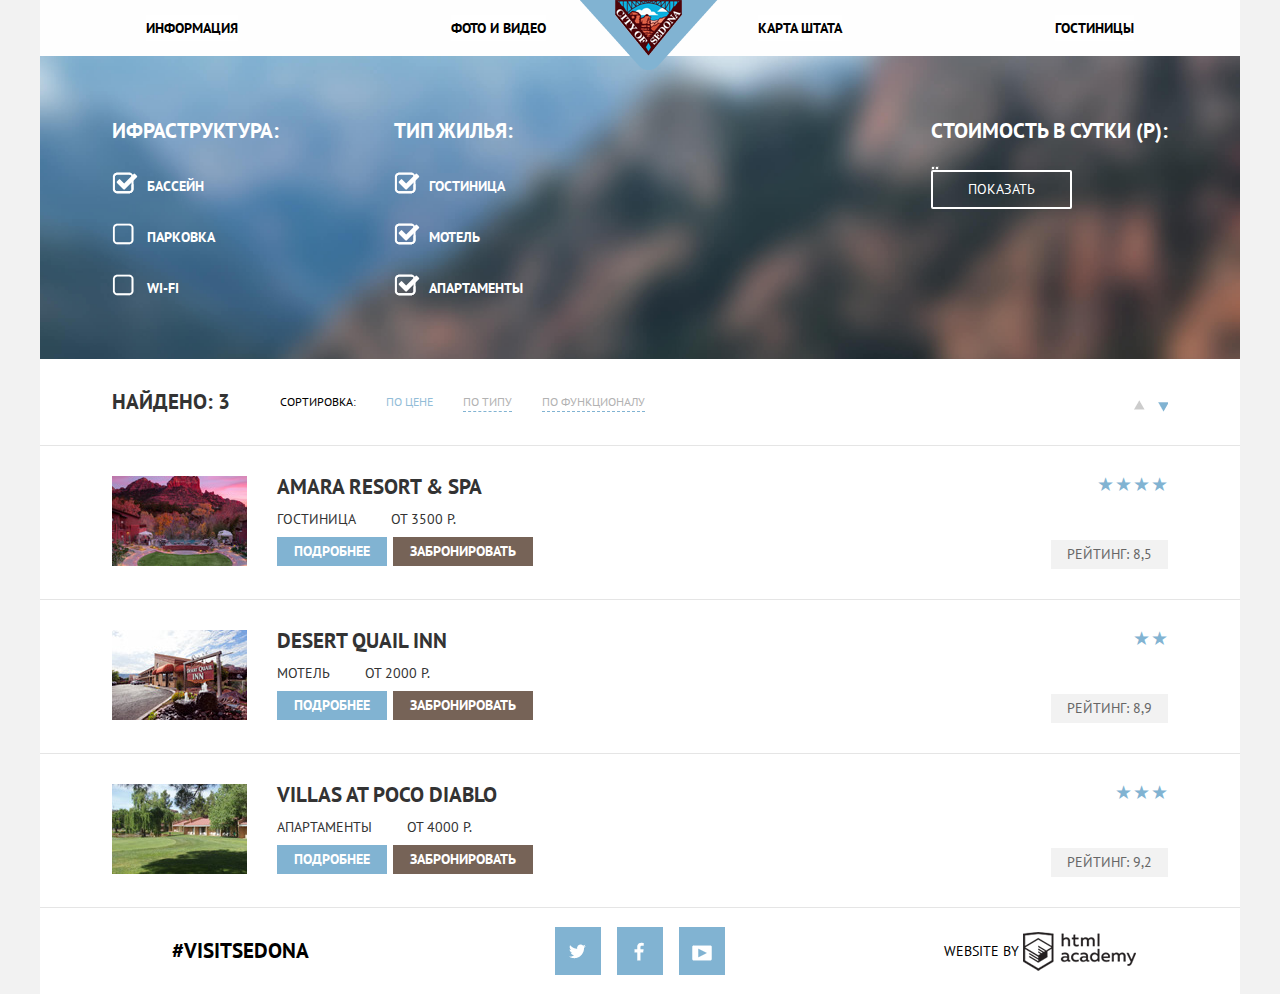
==== hotels.html @ 3b977117 "страница holels" ====
<!DOCTYPE html>
<html lang="ru">
<head>
	<meta charset="utf-8">
	<title>Добро пожаловать в Sedona!!! - Подбор Отеля</title>
	<meta name="description" content="">
	<meta http-equiv="X-UA-Compatible" content="IE=edge">
	<meta name="viewport" content="width=device-width, initial-scale=1.0">
	<link href="https://fonts.googleapis.com/css?family=PT+Sans:400,700&subset=cyrillic,latin" rel="stylesheet" type="text/css">
	<link rel="stylesheet" href="css/normalize.css">
	<link rel="stylesheet" href="css/style.css">
	<link rel="stylesheet" href="css/media.css">
</head>
<body>

	<header class="main-header container">
		<a href="index.html" class="logo">
			<img src="img/logo.png" width="138" height="70" alt="logo">
		</a>
		<nav class="main-navigation">
			<ul class="site-navigation">
				<li>
					<a href="info.html">Информация</a>
				</li>
				<li>
					<a href="visual-content.html">Фото и видео</a>
				</li>
				<li>
					<a href="big-map.html">Карта штата</a>
				</li>
				<li>
					<a href="hotels.html">Гостиницы</a>
				</li>
			</ul>
		</nav>
	</header>

	<main class="container">

		<section class="offers-filter">

			<form class="form-offers" action="#" method="post">
				<div class="checkbox-group">
					<h3 class="sub-headline">Ифраструктура:</h3>
					<ul class="list-options">
						<li>
							<input class="form-checkbox" type="checkbox" name="infrastructure" id="ch1" value="бассейн" checked>
							<label class="control-label" for="ch1">Бассейн</label>
						</li>
						<li>
							<input class="form-checkbox" type="checkbox" name="infrastructure" id="ch2" value="парковка">
							<label class="control-label" for="ch2">Парковка</label>
						</li>
						<li>
							<input class="form-checkbox" type="checkbox" name="infrastructure" id="ch3" value="wi-fi">
							<label class="control-label" for="ch3">Wi-fi</label>
						</li>
					</ul>
				</div>
				<div class="checkbox-group">
					<h3 class="sub-headline">Тип жилья:</h3>
					<ul class="list-options">
						<li>
							<input class="form-checkbox" type="checkbox" name="housing" id="ch4" value="гостиница" checked>
							<label class="control-label" for="ch4">Гостиница</label>
						</li>
						<li>
							<input class="form-checkbox" type="checkbox" name="housing" id="ch5" value="мотель" checked>
							<label class="control-label" for="ch5">Мотель</label>
						</li>
						<li>
							<input class="form-checkbox" type="checkbox" name="housing" id="ch6" value="апартаменты" checked>
							<label class="control-label" for="ch6">Апартаменты</label>
						</li>
					</ul>
				</div>
				<div class="cost-filter">
					<h3 class="sub-headline">Стоимость в сутки (Р):</h3>
					<div class="range-controls">
						<div class="scale">
							<div class="bar">
							</div>
						</div>
						<div class="toggle min-toggle"></div>
						<div class="toggle max-toggle"></div>
					</div>
					<div class="price-controls">
						от<input class="price-min" type="text" name="price-min" value="0">
						до<input class="price-max" type="text" name="price-max" value="30000">
					</div>
					<button class="btn" type="submit">Показать</button>
				</div>
			</form>

		</section>

		<section class="sort">
			<h1 class="big-headline block-inline">Найдено: 3</h1>
			<span class="sorting block-inline">Сортировка:</span>
			<ul class="list-sort block-inline">
				<li>
					<a class="active">По цене</a>
				</li>
				<li>
					<a href="#by-type">По типу</a>
				</li>
				<li>
					<a href="#by-function">По функционалу</a>
				</li>
				<li class="up-down-sort">
				<a class="sorting-up"></a>
				</li>
				<li>
					<a class="sorting-down active-arrow-down" href="#by-down"></a>
				</li>
			</ul>

		</section>

		<section class="hotels">
			<div class="hotel-groups">
				<div class="left-content">
					<div class="img-block">
						<img src="img/amara-hotel.jpg" alt="amara">
					</div>
					<div class="text-block">
						<h2 class="main-headline">Amara resort & spa</h2>
						<span class="titul">Гостиница</span>
						<span class="price">от 3500 Р.</span>
						<a class="btn" href="#">Подробнее</a>
						<a class="btn btn-booking"href="#">Забронировать</a>
					</div>
				</div>
				<div class="right-content">
					<div class="star-block">
						<img class="star" src="img/star.svg" alt="star">
						<img class="star" src="img/star.svg" alt="star">
						<img class="star" src="img/star.svg" alt="star">
						<img class="star" src="img/star.svg" alt="star">
					</div>
					<span class="rating">Рейтинг: 8,5</span>
				</div>
			</div>
			<div class="hotel-groups">
				<div class="left-content">
					<div class="img-block">
						<img src="img/desert.jpg" alt="desert">
					</div>
					<div class="text-block">
						<h2 class="main-headline">Desert quail inn</h2>
						<span class="titul">Мотель</span>
						<span class="price">от 2000 Р.</span>
						<a class="btn" href="#">Подробнее</a>
						<a class="btn btn-booking"href="#">Забронировать</a>
					</div>
				</div>
				<div class="right-content">
					<div class="star-block">
						<img class="star" src="img/star.svg" alt="star">
						<img class="star" src="img/star.svg" alt="star">
					</div>
					<span class="rating">Рейтинг: 8,9</span>
				</div>
			</div>
			<div class="hotel-groups">
				<div class="left-content">
					<div class="img-block">
						<img src="img/villas.jpg" alt="villas">
					</div>
					<div class="text-block">
						<h2 class="main-headline">Villas at poco diablo</h2>
						<span class="titul">Апартаменты</span>
						<span class="price">от 4000 Р.</span>
						<a class="btn" href="#">Подробнее</a>
						<a class="btn btn-booking"href="#">Забронировать</a>
					</div>
				</div>
				<div class="right-content">
					<div class="star-block">
						<img class="star" src="img/star.svg" alt="star">
						<img class="star" src="img/star.svg" alt="star">
						<img class="star" src="img/star.svg" alt="star">
					</div>
					<span class="rating">Рейтинг: 9,2</span>
				</div>
			</div>
		</section>
	</main>

	<footer class="main-footer container">
		<h2 class="main-headline">
			<a href="#">#Visitsedona</a>
		</h2>
		<p class="footer-social">
			<span class="visually-hidden">Подписывайтесь на нас в соцсетях:</span>
			<a class="social-btn social-btn-inst" href="#"></a>
			<a class="social-btn social-btn-fb" href="#"></a>
			<span class="visually-hidden">Подписывайтесь на наш канал в youtube:</span>
			<a class="social-btn social-btn-ytb" href="#"></a>
		</p>
		<p class="footer-copyright">
			<b class="copyright-title">Website by</b>
			<a class="btn" href="https://htmlacademy.ru"></a>
		</p>
	</footer>
	
	<script src="js/js.js"></script>
</body>
</html>
---- css/style.css ----
html,
body {
	min-width: 320px;
	font-size: 16px;
	line-height: 21px;
	font-weight: normal;
	font-style: normal;
	font-family: "PT Sans", Arial, sans-serif;
	color: #333;
	background: #f2f2f2;
}

h1 {
	font-size: 21px;
	line-height: 26px;
	font-weight: bold;
	font-style: normal;
	font-family: "PT Sans", Arial, sans-serif;
	text-align: center;
	text-transform: uppercase;
	color: #333;
	background: transparent;
}

h2 {
	font-size: 21px;
	line-height: 21px;
	font-weight: bold;
	font-style: normal;
	font-family: "PT Sans", Arial, sans-serif;
	text-align: center;
	text-transform: uppercase;
	color: #333;
	background: transparent
}

h3 {
	font-size: 16px;
	line-height: 21px;
	font-weight: bold;
	font-style: normal;
	font-family: "PT Sans", Arial, sans-serif;
	text-align: center;
	text-transform: uppercase;
	color: #333;
	background: transparent;
}

img {
	max-width: 100%;
	height: auto;
	border: none;
}

section {
	position: relative;
}

a {
	display: block;
	text-transform: uppercase;
	text-decoration: none;
	color: #000;
	background: transparent;
	border: none;
}

a:active,
a:hover,
a:focus {
	outline: 0;
}

p {
	font-size: 14px;
	line-height: 21px;
	font-weight: normal;
	font-style: normal;
	font-family: "PT Sans", Arial, sans-serif;
	text-align: center;
	text-transform: uppercase;
	color: #333;
	background: transparent;
}

b,
strong {
	display: block;
	font-size: 14px;
	line-height: 26px;
	font-style: normal;
	font-weight: normal;
	font-family: "PT Sans", Arial, sans-serif;
	text-align: center;
	text-transform: uppercase;
	color: #000;
	background: transparent;
}

ul {
	list-style: none;
}

span {
	text-transform: uppercase;
}

p,
h1,
h2,
h3,
h4,
ul,
input,
figure {
	margin: 0;
	padding: 0;
}

article,
aside,
details,
footer,
header,
hgroup,
main,
menu,
nav,
section {
	position: relative;
	display: block;
	font-size: 0;
	line-height: 0;
}

button,
select {
	text-transform: none;
	cursor: pointer;
}

.btn {
	display: inline-block;
	padding: 12px 17px;
	font-size: 14px;
	line-height: 21px;
	font-style: normal;
	font-weight: bold;
	font-family: "PT Sans", Arial, sans-serif;
	text-align: center;
	text-transform: uppercase;
	color: #fff;
	background: #81b3d2;
	border-radius: 0;
	border: none;
}

.btn.active.focus,
.btn.active:focus,
.btn.focus,
.btn:active.focus,
.btn:active:focus,
.btn:focus {
	outline: none;
}

.visually-hidden {
	display: none;
}

.text-center {/*общий класс для многих блоков*/
	text-align: center;
}

.container {
	width: 1200px;
	margin: 0 auto;
}

.clearfix:after {/*общий класс для многих блоков*/
    content: '';
    clear: both;
    display: table;
}

/*------INDEX PAGE-----------------------*/
/*------------header------------*/
.main-header {
	background-color: #fefefe;
}

.logo {
	position: absolute;
	top: 0px;
	left: 45%;
	z-index: 2;
}

.site-navigation {
	display: -webkit-box;
	display: -ms-flexbox;
	display: -webkit-flex;
	display: flex;
	-webkit-box-pack: justify;
	-ms-flex-pack: justify;
	-webkit-justify-content: space-around;
	justify-content: space-around;
	padding: 15px 0;
}

.site-navigation a {
	font-size: 14px;
	line-height: 26px;
	font-weight: bold;
	font-style: normal;
	font-family: "PT Sans", Arial, sans-serif;
	color: #000;
	background: #fff;
}

.site-navigation a:hover {
	color: #81b3d2;
}

.site-navigation a:active {
	color: #b2b2b2; 
}

/*-------section.about------*/
.sedona-fon {
	margin-bottom: 60px;
	background: url("../img/main-background.jpg") no-repeat top center;
	background-position-y: 18%;
}

.sedona-fon-title {
	display: block;
	width: 458px;
	margin: 0 auto;
	padding-top: 78px;
}

.big-headline {
	width: 520px;
	margin: auto;
}

.sub-title {
	padding-top: 20px;
	padding-bottom: 40px;
	color: #333;
}

/*-------main------*/

main {
	background-color: #fff;
}

/*-------section.features-------*/

section.features {
	margin-bottom: 40px;
}

.features-illustration {
	background: #81b3d2;
}

.illustration-image,
.illustration-description
 {
	float: right;
}

.illustration-description * {
	margin: 0 auto;
	padding-top: 38px;
	padding-right: 55px;
	color: #fff;
}

.main-headline {
	width: 151px;
	margin: 0 auto;
}

.text-comment {  /*общий класс для многих блоков*/
	width: 280px;
	margin: 0 auto;
	padding-top: 34px;
}

.block-title {
	width: 400px;
	display: inline-block;
	padding: 60px 0;
	text-align: center;
	vertical-align: middle;
}

.sub-headline {
	padding-top: 34px;
	font-size: 21px;
}

.left .illustration-description{
	float: right;
}

.left > img {
	float: left;
}

.color-fon {
	background: #eee;
}

.feature {
	width: 400px;
	display: inline-block;
	padding: 50px 0 64px;
	text-align: center;
	vertical-align: middle;
}

/*-------section.offers-------*/
.offers {
	padding-top: 46px;
}

.offers .main-headline {
	width: auto;
	margin-bottom: 14px;
	font-size: 30px;
	line-height: 24px;
}

.offers .text-comment {
	width: 365px;
	margin: 0 auto;
}

.offers .text-comment {
	margin-bottom: 43px;
}

.offers .btn {
	padding: 22px 140px;
	font-size: 21px;
	line-height: 26px;
	background: #766357;
}

/*-------footer-------*/
.main-footer {
	padding: 19px 0;
	background-color: #fff;
}

.main-footer .main-headline,
.footer-social,
.footer-copyright {
	display: inline-block;
	width: 400px;
	margin: 0;
	vertical-align: middle;
}

.main-footer .main-headline {
	line-height: 26px;
}

.social-btn {
	display: inline-block;
	width: 46px;
	height: 48px;
	margin: 0 6px;
	vertical-align: middle;
	background: #81b3d2 url("../img/sprites.png") no-repeat center;
	transition:
	background-position 0.5s,
	background-color 0.5s;
}

.social-btn:hover {
	background: #669ec0 url("../img/sprites.png") no-repeat center;
}

.social-btn-inst,
.social-btn-inst:hover {
	background-position: 10px 14px;
}

.social-btn-fb,
.social-btn-fb:hover {
	background-position: -40px 14px;
}

.social-btn-ytb,
.social-btn-ytb:hover {
	background-position: -90px 14px;
}


.social-btn:active {
	background: #5496bd url("../img/sprites.png") no-repeat center;
}

.social-btn-inst:active {
	background-position: 11px -38px;
}

.social-btn-fb:active {
	background-position: -41px -40px;
}

.social-btn-ytb:active {
	background-position: -88px -38px;
}

.copyright-title {
	display: inline-block;
	vertical-align: middle;
}

.footer-copyright .btn {
	width: 113px;
	height: 39px;
	padding: 0px;
	vertical-align: middle;
	background: transparent url(../img/sprites.png) no-repeat top center;
	background-position: 0 -154px ;
}

.footer-copyright .btn:hover {
	background-position: -270px -154px ;
}

.footer-copyright .btn:active {
	background-position: -134px -155px ;
}

/*----------------HOTEL PAGE-------------*/
/*----------------section.offers-filter----------------*/
.offers-filter {
	background: url(../img/background-hotel.jpg) 61% no-repeat;
	background-size: cover;
}

.form-offers,
.sort,
.hotel-groups {
	padding: 30px 72px 30px 72px;
}

.offers-filter .sub-headline {
	margin-bottom: 25px;
	text-align: left;
	color: #fff;
	background: transparent;
}

.checkbox-group {
	display: inline-block;
	margin-right: 115px;
	vertical-align: middle;
}

.cost-filter {
	float: right;
}

.list-options {
	padding-top: 10px;
}

.form-checkbox {
	display: none;
}

.checkbox-group .control-label {
	position: relative;
	display: inline-block;
	margin-bottom: 30px;
	padding-left: 35px;
	line-height: 21px;
	color: #fff;
}

.checkbox-group .control-label::before {
	content: '';
	position: absolute;
	width: 22px;
	height: 22px;
	top: -4px;
	left: 0;
	background: url(../img/sprites.png) no-repeat;
	background-position: -152px 0px;
}

.list-options input[type="checkbox"]:checked + .control-label::after {
	content: '';
	position: absolute;
	width: 26px;
	height: 22px;
	top: -4px;
	left: 0;
	background: url(../img/sprites.png) no-repeat;
	background-position: -148px -53px;
}

.checkbox-group .control-label:hover::before {
	background-position: -202px -1px;
}

.list-options input[type="checkbox"]:checked + .control-label::after {
	background-position: -200px -52px;
}

.list-options input[type="checkbox"]:disabled + label::before {
	background-position: -251px -4px;
}

.list-options input[type="checkbox"]:checked:disabled + label::after {
	background-position: -251px -50px;
}

.form-offers .btn {
	padding: 7px 35px;
	font-weight: normal;
	background: transparent;
	border-radius: 2px;
	border: 2px solid #fff;
}

.form-offers .btn:hover {
	color: #000;
	background: #fff;
}

/*-----------------section.sort-------------------*/
.sort .big-headline {
	width: auto;
}

.sorting {
	margin-left: 50px;
	font-size: 12px;
	line-height: 18px;
	font-weight: normal;
	font-style: normal;
	font-family: "PT Sans", Arial, sans-serif;
	text-transform: uppercase;
	color: #000;
}

.block-inline {
	display: inline-block;
	vertical-align: middle;
}

.list-sort li {
	display: inline-block;
	vertical-align: middle;
}

.list-sort a{
	margin-left: 32px;
	font-size: 12px;
	line-height: 18px;
	font-weight: normal;
	font-style: normal;
	font-family: "PT Sans", Arial, sans-serif;
	color: #b2b2b2;
	border-bottom: 1px dashed #81b3d2;
}

.list-sort a:hover {
	color: #81b3d2;
	border-bottom: 1px dashed #81b3d2;
}

.list-sort a:active {
	color: #000;
	border-bottom: none;
}

.list-sort .active {
	color: #92bdd8;
	border-bottom: none;
}

.list-sort a {
	margin-left: 30px;
}

.up-down-sort {
	margin-left: 483px;
}

.list-sort .sorting-up,
.list-sort .sorting-down{
	display: inline-block;
	margin-left: 0px;
	width: 20px;
	height: 20px;
	vertical-align: middle;
	border: none;
	background: url(../img/sprites.png) no-repeat;
	background-position: -298px -2px;
}

.list-sort .sorting-down {
	background: url(../img/sprites.png) no-repeat;
	background-position: -298px -49px;
	}

.list-sort .sorting-up:hover {
	background-position: -350px 0px;
}

.list-sort .sorting-down:hover {
	background-position: -347px -50px;
}

.list-sort .active-arrow-down {
	background-position: -395px -49px;
}

.list-sort .active-arrow-up {
	background-position: -401px -2px;
}



/*-------------section.hotels --------------*/

.left-content .main-headline:hover {
	cursor: pointer;
}

.left-content .main-headline:hover {
	color: #81b3d2;
}

.left-content .main-headline:active {
	color: #cacaca;
}

.hotel-groups {
	display: flex;
	justify-content: space-between;
	border-top: 1px solid #e5e5e5;
}

.hotels .hotel-groups:last-child {
	border-bottom: 1px solid #e5e5e5;
}

.img-block,
.text-block {
	display: inline-block;
	vertical-align: middle;
}

.text-block {
	width: 260px;
	padding-left: 30px;
}

.hotel-groups .main-headline {
	text-align: left;
	width: auto;
	margin-bottom: 12px;
}

.hotel-groups .titul,
.hotel-groups .price {
	font-size: 14px;
	line-height: 21px;
	font-weight: normal;
	font-style: normal;
	font-family: "PT Sans", Arial, sans-serif;
	text-transform: uppercase;
	color: #333;
	background: transparent;
}

.hotel-groups .price {
	margin-left: 35px;
}

.hotel-groups .btn {
	padding: 4px 17px;
}

.btn-booking {
	margin-top: 7px;
	margin-left: 6px;
	background: #766357;
}

.btn-booking:hover {
	background: #604e43;
}

.btn-booking:active {
	color: #857871;
	background: #503e33;
}

.star-block {
	text-align: right;
}

.star {
	display: inline-block;
	margin-bottom: 47px;
	vertical-align: middle;
}

.rating {
	display: block;
	padding: 4px 16px;
	font-size: 14px;
	line-height: 21px;
	font-weight: normal;
	font-style: normal;
	font-family: "PT Sans", Arial, sans-serif;
	color: #666;
	background: #f2f2f2;

}

/*-------------------------popap----------------------------*/
.form-horizontal {
	display: none;
	width: 458px;
	margin: 0 auto;
	padding: 55px 55px;
	background: #fff;
}

.form-group {
	position: relative;
	display: flex;
	margin-bottom: 15px;
	text-align: right;
	justify-content: space-between;
}

.form-control {
	width: 311px;
	padding: 0px 15px;
	font-size: 14px;
	line-height: 26px;
	font-weight: bold;
	font-style: normal;
	font-family: "PT Sans", Arial, sans-serif;
	text-transform: uppercase;
	color: #000;
	background: #f2f2f2;
	outline: none;
	border: 2px solid transparent;
}

.form-control:hover {
	background: #ebebeb;
}

.form-control:active {
	background: #ffffff;
	border: 2px solid #e5e5e5;
}

.small-form {
	width: 84px;
	text-align: center;
}

.control-label {
	font-size: 14px;
	line-height: 44px;  /*для выравнивания по вертикали*/
	font-weight: bold;
	font-style: normal;
	font-family: "PT Sans", Arial, sans-serif;
	color: #000;
	background: transparent;
	text-transform: uppercase;
}

.control {
	position: relative;
	width: 50%;
}

.control .control-label {
	padding-right: 34px;
}

.icon::after {
	content: "";
	position: absolute;
	top: 12px;
	right: 8px;
	width: 21px;
	height: 22px;
	z-index: 20;
	background: transparent url(../img/sprites.png) no-repeat top center;
	background-position: -102px -103px ;
	cursor: pointer;
}

.icon:hover::after {
	background-position: -52px -101px ;
}

.icon:active::after {
	background-position: -4px -102px ;
}

.form-horizontal .btn {
	width: 100%;
}

.btn:hover {
	background: #669ec0;
}

.btn:active {
	color: #88b6d1;
	background: #5496bd;
}

.minus,
.plus {
	position: absolute;
	top: 20px;
	right: 88px;
	width: 12px;
	height: 3px;
	background: #a9a9a9;
	cursor: pointer;
}

.plus {
	top: 20px;
	right: 15px;
}

.minus:hover,
.plus:hover{
	background: #000;
}

.minus:active,
.plus:active {
	background: #81b3d2;
}

@-webkit-keyframes bounce {
    0% {
        -webkit-transform: translate(-50%,-70%);
        transform: translate(-50%,-70%);
    }

    70% {
        -webkit-transform: translate(-50%,-40%);
        transform: translate(-50%,-40%);
    }

    90% {
        -webkit-transform: translate(-50%,-10%);
        transform: translate(-50%,-10%);
    }

    100% {
        -webkit-transform: translate(-50%,-5%);
        transform: translate(-50%,-5%);
    }
}

@keyframes bounce {
    0% {
        -webkit-transform: translate(-50%,-70%);
        transform: translate(-50%,-70%);
    }

    70% {
        -webkit-transform: translate(-50%,-40%);
        transform: translate(-50%,-40%);
    }

    90% {
        -webkit-transform: translate(-50%,-10%);
        transform: translate(-50%,-10%);
    }

    100% {
        -webkit-transform: translate(-50%,-5%);
        transform: translate(-50%,-5%);
    }
}

.show-map {
	position: fixed;
	top: 5%;
	left: 50%;
	z-index: 200;
	-webkit-transform: translateX(-50%);
	transform: translateX(-50%);
	display: block;
	-webkit-animation: bounce 0.4s;
	animation: bounce 0.4s;
}
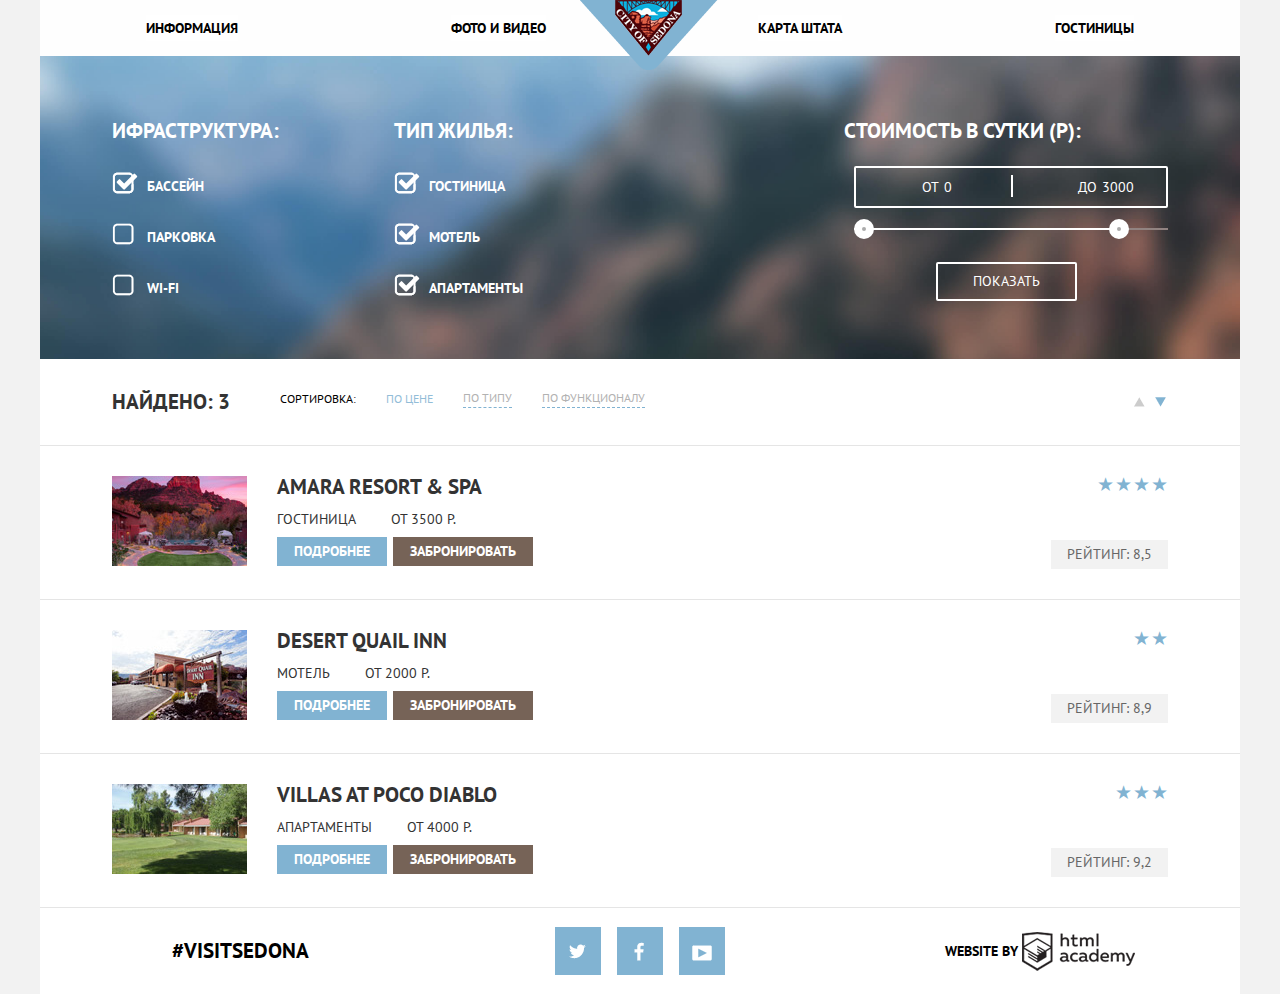
==== commit 61c93d3e: "изминения" ====
--- a/hotels.html
+++ b/hotels.html
@@ -76,17 +76,25 @@
 				</div>
 				<div class="cost-filter">
 					<h3 class="sub-headline">Стоимость в сутки (Р):</h3>
-					<div class="range-controls">
-						<div class="scale">
-							<div class="bar">
+					<div class="padding">
+						<div class="price-controls">
+							<label for="first-price">
+								От<input type="text" id="first-price" pattern="^[ 0-9]+$" value="0">
+							</label>
+							<span class="vertical-line"></span>
+							<label for="last-price">
+								До<input type="text" id="last-price" pattern="^[ 0-9]+$" value="3000">
+							</label>
+						</div>
+						<div class="range-controls">
+							<div class="scale">
+								<div class="bar">
+
+								</div>
 							</div>
+							<div class="toggle min-toggle"></div>
+							<div class="toggle max-toggle"></div>
 						</div>
-						<div class="toggle min-toggle"></div>
-						<div class="toggle max-toggle"></div>
-					</div>
-					<div class="price-controls">
-						от<input class="price-min" type="text" name="price-min" value="0">
-						до<input class="price-max" type="text" name="price-max" value="30000">
 					</div>
 					<button class="btn" type="submit">Показать</button>
 				</div>
@@ -95,26 +103,31 @@
 		</section>
 
 		<section class="sort">
-			<h1 class="big-headline block-inline">Найдено: 3</h1>
-			<span class="sorting block-inline">Сортировка:</span>
-			<ul class="list-sort block-inline">
-				<li>
-					<a class="active">По цене</a>
-				</li>
-				<li>
-					<a href="#by-type">По типу</a>
-				</li>
-				<li>
-					<a href="#by-function">По функционалу</a>
-				</li>
-				<li class="up-down-sort">
-				<a class="sorting-up"></a>
-				</li>
-				<li>
-					<a class="sorting-down active-arrow-down" href="#by-down"></a>
-				</li>
-			</ul>
-
+			<h1 class="big-headline">Найдено: 3</h1>
+			<div class="sort-left">
+				<span class="sorting block-inline">Сортировка:</span>
+				<ul class="list-sort block-inline">
+					<li>
+						<a class="active">По цене</a>
+					</li>
+					<li>
+						<a href="#by-type">По типу</a>
+					</li>
+					<li>
+						<a href="#by-function">По функционалу</a>
+					</li>
+				</ul>
+			</div>
+			<div class="sort-right">
+				<ul class="list-sort">
+					<li class="up-down-sort">
+						<a class="sorting-up"></a>
+					</li>
+					<li>
+						<a class="sorting-down active-arrow-down" href="#by-down"></a>
+					</li>
+				</ul>
+			</div>
 		</section>
 
 		<section class="hotels">
@@ -187,21 +200,25 @@
 		</section>
 	</main>
 
-	<footer class="main-footer container">
-		<h2 class="main-headline">
-			<a href="#">#Visitsedona</a>
-		</h2>
-		<p class="footer-social">
-			<span class="visually-hidden">Подписывайтесь на нас в соцсетях:</span>
-			<a class="social-btn social-btn-inst" href="#"></a>
-			<a class="social-btn social-btn-fb" href="#"></a>
-			<span class="visually-hidden">Подписывайтесь на наш канал в youtube:</span>
-			<a class="social-btn social-btn-ytb" href="#"></a>
-		</p>
-		<p class="footer-copyright">
-			<b class="copyright-title">Website by</b>
-			<a class="btn" href="https://htmlacademy.ru"></a>
-		</p>
+	<footer class="main-footer hotels-page">
+		<div class="container">
+			<div class="position-footer">
+				<h2 class="main-headline">
+					<a href="#">#Visitsedona</a>
+				</h2>
+				<p class="footer-social">
+					<span class="visually-hidden">Подписывайтесь на нас в соцсетях:</span>
+					<a class="social-btn social-btn-inst" href="#"></a>
+					<a class="social-btn social-btn-fb" href="#"></a>
+					<span class="visually-hidden">Подписывайтесь на наш канал в youtube:</span>
+					<a class="social-btn social-btn-ytb" href="#"></a>
+				</p>
+				<p class="footer-copyright">
+					<b class="copyright-title">Website by</b>
+					<a class="btn" href="https://htmlacademy.ru"></a>
+				</p>
+			</div>
+		</div>
 	</footer>
 	
 	<script src="js/js.js"></script>
--- a/css/style.css
+++ b/css/style.css
@@ -14,11 +14,8 @@
 	font-size: 21px;
 	line-height: 26px;
 	font-weight: bold;
-	font-style: normal;
-	font-family: "PT Sans", Arial, sans-serif;
-	text-align: center;
-	text-transform: uppercase;
-	color: #333;
+	text-align: center;
+	text-transform: uppercase;
 	background: transparent;
 }
 
@@ -26,11 +23,8 @@
 	font-size: 21px;
 	line-height: 21px;
 	font-weight: bold;
-	font-style: normal;
-	font-family: "PT Sans", Arial, sans-serif;
-	text-align: center;
-	text-transform: uppercase;
-	color: #333;
+	text-align: center;
+	text-transform: uppercase;
 	background: transparent
 }
 
@@ -38,11 +32,8 @@
 	font-size: 16px;
 	line-height: 21px;
 	font-weight: bold;
-	font-style: normal;
-	font-family: "PT Sans", Arial, sans-serif;
-	text-align: center;
-	text-transform: uppercase;
-	color: #333;
+	text-align: center;
+	text-transform: uppercase;
 	background: transparent;
 }
 
@@ -74,9 +65,6 @@
 p {
 	font-size: 14px;
 	line-height: 21px;
-	font-weight: normal;
-	font-style: normal;
-	font-family: "PT Sans", Arial, sans-serif;
 	text-align: center;
 	text-transform: uppercase;
 	color: #333;
@@ -88,9 +76,6 @@
 	display: block;
 	font-size: 14px;
 	line-height: 26px;
-	font-style: normal;
-	font-weight: normal;
-	font-family: "PT Sans", Arial, sans-serif;
 	text-align: center;
 	text-transform: uppercase;
 	color: #000;
@@ -144,9 +129,7 @@
 	padding: 12px 17px;
 	font-size: 14px;
 	line-height: 21px;
-	font-style: normal;
 	font-weight: bold;
-	font-family: "PT Sans", Arial, sans-serif;
 	text-align: center;
 	text-transform: uppercase;
 	color: #fff;
@@ -178,9 +161,9 @@
 }
 
 .clearfix:after {/*общий класс для многих блоков*/
-    content: '';
-    clear: both;
-    display: table;
+	content: '';
+	clear: both;
+	display: table;
 }
 
 /*------INDEX PAGE-----------------------*/
@@ -212,8 +195,6 @@
 	font-size: 14px;
 	line-height: 26px;
 	font-weight: bold;
-	font-style: normal;
-	font-family: "PT Sans", Arial, sans-serif;
 	color: #000;
 	background: #fff;
 }
@@ -269,7 +250,7 @@
 
 .illustration-image,
 .illustration-description
- {
+{
 	float: right;
 }
 
@@ -354,8 +335,14 @@
 
 /*-------footer-------*/
 .main-footer {
+	position: relative;
+}
+
+.position-footer {
+	position: absolute;
+	top: -86px;
 	padding: 19px 0;
-	background-color: #fff;
+	background-color: rgba(255, 255, 255, 0.9);
 }
 
 .main-footer .main-headline,
@@ -458,7 +445,6 @@
 	margin-bottom: 25px;
 	text-align: left;
 	color: #fff;
-	background: transparent;
 }
 
 .checkbox-group {
@@ -469,6 +455,7 @@
 
 .cost-filter {
 	float: right;
+	text-align: center;
 }
 
 .list-options {
@@ -526,6 +513,83 @@
 	background-position: -251px -50px;
 }
 
+.padding {
+	margin-left: 10px;
+}
+
+.price-controls {
+	position: relative;
+	border: 2px solid #fff;
+	border-radius: 2px;
+}
+
+.price-controls label {
+	padding-left: 66px;
+	font-size: 14px;
+	text-transform: uppercase;
+	color: #fff;
+}
+
+.price-controls input[type="text"] {
+	width: 64px;
+	padding: 10px 0 10px 5px;
+	font-size: 14px;
+	color: #fff;
+	background: transparent;
+	outline: none;
+	border: none;
+}
+
+.vertical-line {
+	position: absolute;
+	width: 2px;
+	height: 22px;
+	top: 7px;
+	left: 50%;
+	background: #fff;
+}
+
+.range-controls {
+	position: relative;
+	margin-bottom: 12px;
+	overflow: hidden;
+}
+
+.scale {
+	height: 2px;
+	margin: 20px auto;
+	background: #918381;
+}
+
+.bar {
+	width: 83%;
+	height: 2px;
+	background: #fff;
+}
+
+.range-controls .toggle {
+	position: absolute;
+	top: 11px;
+	left: 0px;
+	width: 4px;
+	height: 4px;
+	border: 8px solid #fff;
+	background: #ababab;
+	border-radius: 50%;
+	cursor: pointer;
+}
+
+.range-controls .min-toggle {
+	left: 0px;
+}
+.range-controls .max-toggle {
+	left: 255px;
+}
+
+.range-controls .toggle:hover {
+	background: #1c4f80;
+}
+
 .form-offers .btn {
 	padding: 7px 35px;
 	font-weight: normal;
@@ -540,6 +604,10 @@
 }
 
 /*-----------------section.sort-------------------*/
+.sort {
+	display: flex;
+}
+
 .sort .big-headline {
 	width: auto;
 }
@@ -548,9 +616,6 @@
 	margin-left: 50px;
 	font-size: 12px;
 	line-height: 18px;
-	font-weight: normal;
-	font-style: normal;
-	font-family: "PT Sans", Arial, sans-serif;
 	text-transform: uppercase;
 	color: #000;
 }
@@ -569,9 +634,6 @@
 	margin-left: 32px;
 	font-size: 12px;
 	line-height: 18px;
-	font-weight: normal;
-	font-style: normal;
-	font-family: "PT Sans", Arial, sans-serif;
 	color: #b2b2b2;
 	border-bottom: 1px dashed #81b3d2;
 }
@@ -601,7 +663,6 @@
 
 .list-sort .sorting-up,
 .list-sort .sorting-down{
-	display: inline-block;
 	margin-left: 0px;
 	width: 20px;
 	height: 20px;
@@ -614,22 +675,26 @@
 .list-sort .sorting-down {
 	background: url(../img/sprites.png) no-repeat;
 	background-position: -298px -49px;
-	}
+}
 
 .list-sort .sorting-up:hover {
 	background-position: -350px 0px;
+	border-bottom: none;
 }
 
 .list-sort .sorting-down:hover {
 	background-position: -347px -50px;
+	border-bottom: none;
 }
 
 .list-sort .active-arrow-down {
-	background-position: -395px -49px;
+	background-position: -398px -51px;
+	border-bottom: none;
 }
 
 .list-sort .active-arrow-up {
 	background-position: -401px -2px;
+	border-bottom: none;
 }
 
 
@@ -679,9 +744,6 @@
 .hotel-groups .price {
 	font-size: 14px;
 	line-height: 21px;
-	font-weight: normal;
-	font-style: normal;
-	font-family: "PT Sans", Arial, sans-serif;
 	text-transform: uppercase;
 	color: #333;
 	background: transparent;
@@ -725,12 +787,16 @@
 	padding: 4px 16px;
 	font-size: 14px;
 	line-height: 21px;
-	font-weight: normal;
-	font-style: normal;
-	font-family: "PT Sans", Arial, sans-serif;
 	color: #666;
 	background: #f2f2f2;
 
+}
+
+.hotels-page .position-footer{
+	position: relative;
+	top: 0;
+	padding: 19px 0;
+	background-color: rgb(255, 255, 255);
 }
 
 /*-------------------------popap----------------------------*/
@@ -756,8 +822,6 @@
 	font-size: 14px;
 	line-height: 26px;
 	font-weight: bold;
-	font-style: normal;
-	font-family: "PT Sans", Arial, sans-serif;
 	text-transform: uppercase;
 	color: #000;
 	background: #f2f2f2;
@@ -783,8 +847,6 @@
 	font-size: 14px;
 	line-height: 44px;  /*для выравнивания по вертикали*/
 	font-weight: bold;
-	font-style: normal;
-	font-family: "PT Sans", Arial, sans-serif;
 	color: #000;
 	background: transparent;
 	text-transform: uppercase;
@@ -860,47 +922,47 @@
 }
 
 @-webkit-keyframes bounce {
-    0% {
-        -webkit-transform: translate(-50%,-70%);
-        transform: translate(-50%,-70%);
-    }
-
-    70% {
-        -webkit-transform: translate(-50%,-40%);
-        transform: translate(-50%,-40%);
-    }
-
-    90% {
-        -webkit-transform: translate(-50%,-10%);
-        transform: translate(-50%,-10%);
-    }
-
-    100% {
-        -webkit-transform: translate(-50%,-5%);
-        transform: translate(-50%,-5%);
-    }
+	0% {
+		-webkit-transform: translate(-50%,-70%);
+		transform: translate(-50%,-70%);
+	}
+
+	70% {
+		-webkit-transform: translate(-50%,-40%);
+		transform: translate(-50%,-40%);
+	}
+
+	90% {
+		-webkit-transform: translate(-50%,-10%);
+		transform: translate(-50%,-10%);
+	}
+
+	100% {
+		-webkit-transform: translate(-50%,-5%);
+		transform: translate(-50%,-5%);
+	}
 }
 
 @keyframes bounce {
-    0% {
-        -webkit-transform: translate(-50%,-70%);
-        transform: translate(-50%,-70%);
-    }
-
-    70% {
-        -webkit-transform: translate(-50%,-40%);
-        transform: translate(-50%,-40%);
-    }
-
-    90% {
-        -webkit-transform: translate(-50%,-10%);
-        transform: translate(-50%,-10%);
-    }
-
-    100% {
-        -webkit-transform: translate(-50%,-5%);
-        transform: translate(-50%,-5%);
-    }
+	0% {
+		-webkit-transform: translate(-50%,-70%);
+		transform: translate(-50%,-70%);
+	}
+
+	70% {
+		-webkit-transform: translate(-50%,-40%);
+		transform: translate(-50%,-40%);
+	}
+
+	90% {
+		-webkit-transform: translate(-50%,-10%);
+		transform: translate(-50%,-10%);
+	}
+
+	100% {
+		-webkit-transform: translate(-50%,-5%);
+		transform: translate(-50%,-5%);
+	}
 }
 
 .show-map {
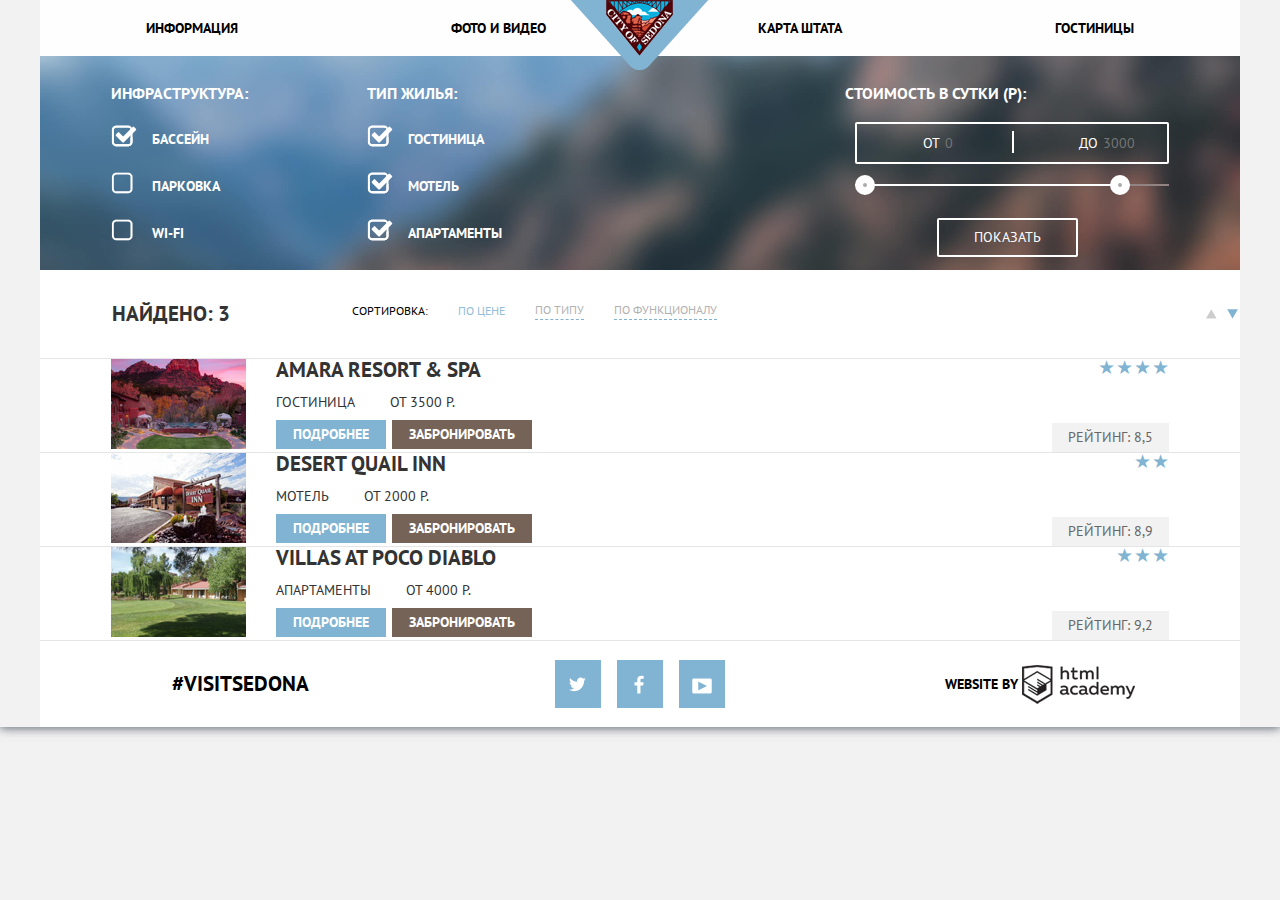
==== commit 1fef7e80: "недоделал под пиксел перф 2 страницу" ====
--- a/hotels.html
+++ b/hotels.html
@@ -5,11 +5,9 @@
 	<title>Добро пожаловать в Sedona!!! - Подбор Отеля</title>
 	<meta name="description" content="">
 	<meta http-equiv="X-UA-Compatible" content="IE=edge">
-	<meta name="viewport" content="width=device-width, initial-scale=1.0">
 	<link href="https://fonts.googleapis.com/css?family=PT+Sans:400,700&subset=cyrillic,latin" rel="stylesheet" type="text/css">
 	<link rel="stylesheet" href="css/normalize.css">
 	<link rel="stylesheet" href="css/style.css">
-	<link rel="stylesheet" href="css/media.css">
 </head>
 <body>
 
@@ -38,10 +36,9 @@
 	<main class="container">
 
 		<section class="offers-filter">
-
 			<form class="form-offers" action="#" method="post">
 				<div class="checkbox-group">
-					<h3 class="sub-headline">Ифраструктура:</h3>
+					<h3 class="sub-headline">Инфраструктура:</h3>
 					<ul class="list-options">
 						<li>
 							<input class="form-checkbox" type="checkbox" name="infrastructure" id="ch1" value="бассейн" checked>
@@ -79,17 +76,16 @@
 					<div class="padding">
 						<div class="price-controls">
 							<label for="first-price">
-								От<input type="text" id="first-price" pattern="^[ 0-9]+$" value="0">
+								От<input type="text" id="first-price" pattern="^[ 0-9]+$" placeholder="0" onfocus="placeholder='';" onblur="placeholder='0';">
 							</label>
 							<span class="vertical-line"></span>
 							<label for="last-price">
-								До<input type="text" id="last-price" pattern="^[ 0-9]+$" value="3000">
+								До<input type="text" id="last-price" pattern="^[ 0-9]+$" placeholder="3000" onfocus="placeholder='';" onblur="placeholder='3000';">
 							</label>
 						</div>
 						<div class="range-controls">
 							<div class="scale">
 								<div class="bar">
-
 								</div>
 							</div>
 							<div class="toggle min-toggle"></div>
@@ -99,7 +95,6 @@
 					<button class="btn" type="submit">Показать</button>
 				</div>
 			</form>
-
 		</section>
 
 		<section class="sort">
@@ -198,6 +193,7 @@
 				</div>
 			</div>
 		</section>
+
 	</main>
 
 	<footer class="main-footer hotels-page">
--- a/css/style.css
+++ b/css/style.css
@@ -8,6 +8,7 @@
 	font-family: "PT Sans", Arial, sans-serif;
 	color: #333;
 	background: #f2f2f2;
+	box-shadow: 0px 0 10px rgba(41,52,73,.5);
 }
 
 h1 {
@@ -175,7 +176,7 @@
 .logo {
 	position: absolute;
 	top: 0px;
-	left: 45%;
+	left: 531px;
 	z-index: 2;
 }
 
@@ -211,24 +212,26 @@
 .sedona-fon {
 	margin-bottom: 60px;
 	background: url("../img/main-background.jpg") no-repeat top center;
-	background-position-y: 18%;
+	background-position-y: -56px;
 }
 
 .sedona-fon-title {
 	display: block;
 	width: 458px;
 	margin: 0 auto;
-	padding-top: 78px;
-}
-
+	padding-top: 76px;
+}
+.sedona-fon img:last-child {
+	padding-top: 23px;
+}
 .big-headline {
 	width: 520px;
 	margin: auto;
 }
 
 .sub-title {
-	padding-top: 20px;
-	padding-bottom: 40px;
+	margin-bottom: 51px;
+	padding-top: 27px;
 	color: #333;
 }
 
@@ -256,8 +259,8 @@
 
 .illustration-description * {
 	margin: 0 auto;
-	padding-top: 38px;
-	padding-right: 55px;
+	padding-top: 54px;
+	padding-right: 60px;
 	color: #fff;
 }
 
@@ -269,24 +272,24 @@
 .text-comment {  /*общий класс для многих блоков*/
 	width: 280px;
 	margin: 0 auto;
-	padding-top: 34px;
+	padding-top: 24px;
 }
 
 .block-title {
 	width: 400px;
 	display: inline-block;
-	padding: 60px 0;
+	padding: 58px 0 80px;
 	text-align: center;
 	vertical-align: middle;
 }
 
 .sub-headline {
-	padding-top: 34px;
+	padding-top: 29px;
 	font-size: 21px;
 }
 
-.left .illustration-description{
-	float: right;
+.left .illustration-image {
+	float: left;
 }
 
 .left > img {
@@ -300,19 +303,19 @@
 .feature {
 	width: 400px;
 	display: inline-block;
-	padding: 50px 0 64px;
+	padding: 47px 0 56px;
 	text-align: center;
 	vertical-align: middle;
 }
 
 /*-------section.offers-------*/
 .offers {
-	padding-top: 46px;
+	padding-top: 16px;
 }
 
 .offers .main-headline {
 	width: auto;
-	margin-bottom: 14px;
+	margin-bottom: 8px;
 	font-size: 30px;
 	line-height: 24px;
 }
@@ -323,11 +326,11 @@
 }
 
 .offers .text-comment {
-	margin-bottom: 43px;
+	margin-bottom: 52px;
 }
 
 .offers .btn {
-	padding: 22px 140px;
+	padding: 30px 140px;
 	font-size: 21px;
 	line-height: 26px;
 	background: #766357;
@@ -340,8 +343,8 @@
 
 .position-footer {
 	position: absolute;
-	top: -86px;
-	padding: 19px 0;
+    top: -120px;
+    padding: 35px 0 37px;
 	background-color: rgba(255, 255, 255, 0.9);
 }
 
@@ -421,10 +424,12 @@
 }
 
 .footer-copyright .btn:hover {
+	background: transparent url(../img/sprites.png) no-repeat top center;
 	background-position: -270px -154px ;
 }
 
 .footer-copyright .btn:active {
+	background: transparent url(../img/sprites.png) no-repeat top center;
 	background-position: -134px -155px ;
 }
 
@@ -438,18 +443,21 @@
 .form-offers,
 .sort,
 .hotel-groups {
-	padding: 30px 72px 30px 72px;
+	padding: 0px 71px;
 }
 
 .offers-filter .sub-headline {
-	margin-bottom: 25px;
+	margin-bottom: 18px;
+	padding-top: 27px;
+	font-size: 16px;
+    line-height: 21px;
 	text-align: left;
 	color: #fff;
 }
 
 .checkbox-group {
 	display: inline-block;
-	margin-right: 115px;
+	margin-right: 119px;
 	vertical-align: middle;
 }
 
@@ -459,7 +467,7 @@
 }
 
 .list-options {
-	padding-top: 10px;
+	padding-top: 7px;
 }
 
 .form-checkbox {
@@ -469,8 +477,8 @@
 .checkbox-group .control-label {
 	position: relative;
 	display: inline-block;
-	margin-bottom: 30px;
-	padding-left: 35px;
+	margin-bottom: 26px;
+	padding-left: 41px;
 	line-height: 21px;
 	color: #fff;
 }
@@ -606,6 +614,7 @@
 /*-----------------section.sort-------------------*/
 .sort {
 	display: flex;
+	padding: 31px 0;
 }
 
 .sort .big-headline {
@@ -799,19 +808,19 @@
 	background-color: rgb(255, 255, 255);
 }
 
-/*-------------------------popap----------------------------*/
+/*-------------------------modal----------------------------*/
 .form-horizontal {
 	display: none;
 	width: 458px;
 	margin: 0 auto;
-	padding: 55px 55px;
+	padding: 51px 55px;
 	background: #fff;
 }
 
 .form-group {
 	position: relative;
 	display: flex;
-	margin-bottom: 15px;
+	margin-bottom: 24px;
 	text-align: right;
 	justify-content: space-between;
 }
@@ -884,6 +893,10 @@
 
 .form-horizontal .btn {
 	width: 100%;
+    margin-top: 28px;
+    padding: 17px 17px;
+	font-size: 21px;
+	line-height: 26px;
 }
 
 .btn:hover {
@@ -967,7 +980,7 @@
 
 .show-map {
 	position: fixed;
-	top: 5%;
+	top: 38%;
 	left: 50%;
 	z-index: 200;
 	-webkit-transform: translateX(-50%);
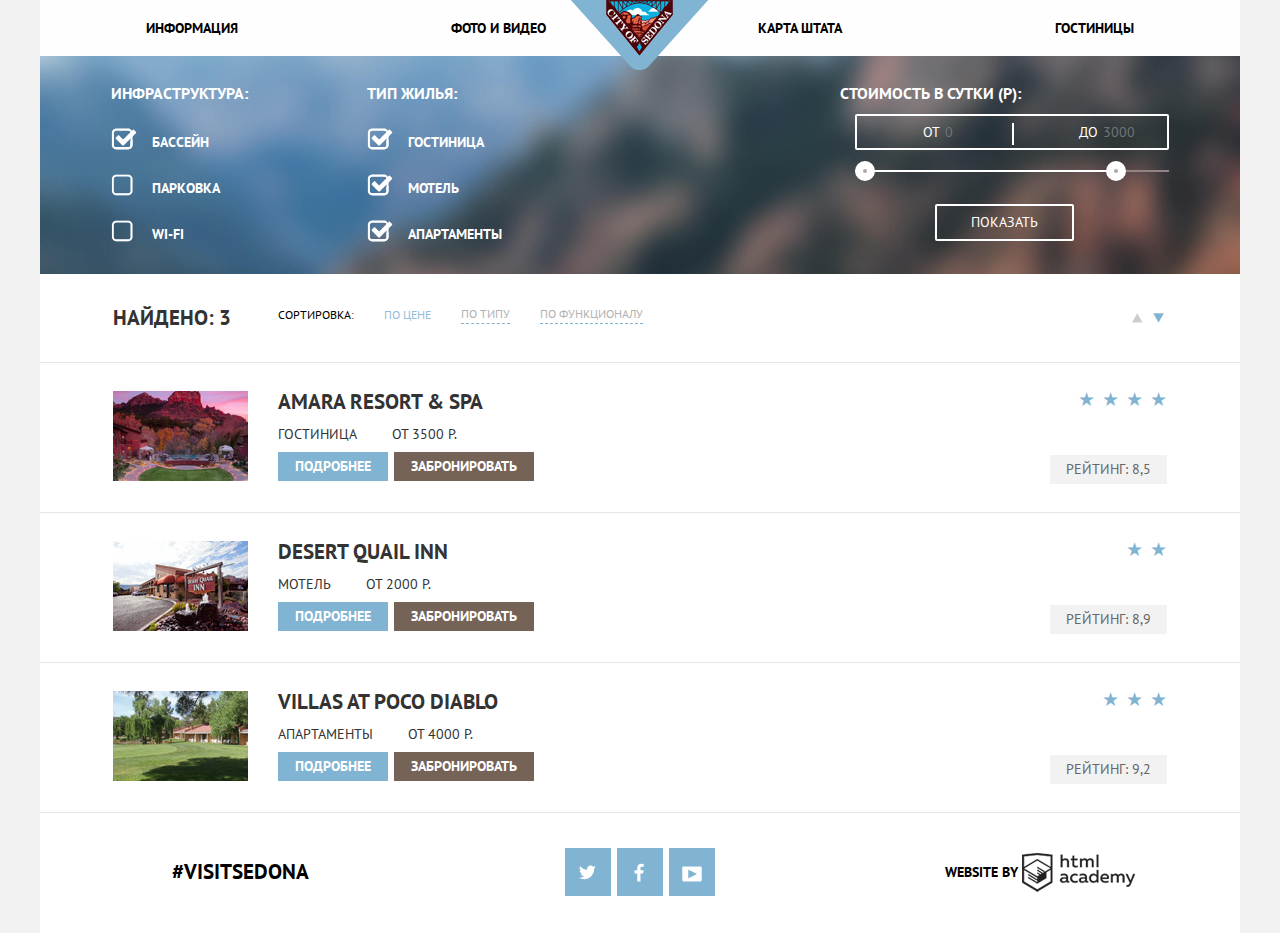
==== commit 8cdd4342: "hotels page pixelperf" ====
--- a/hotels.html
+++ b/hotels.html
@@ -73,7 +73,7 @@
 				</div>
 				<div class="cost-filter">
 					<h3 class="sub-headline">Стоимость в сутки (Р):</h3>
-					<div class="padding">
+					<div class="margin">
 						<div class="price-controls">
 							<label for="first-price">
 								От<input type="text" id="first-price" pattern="^[ 0-9]+$" placeholder="0" onfocus="placeholder='';" onblur="placeholder='0';">
--- a/css/style.css
+++ b/css/style.css
@@ -365,7 +365,7 @@
 	display: inline-block;
 	width: 46px;
 	height: 48px;
-	margin: 0 6px;
+	margin: 0 1px;
 	vertical-align: middle;
 	background: #81b3d2 url("../img/sprites.png") no-repeat center;
 	transition:
@@ -436,21 +436,19 @@
 /*----------------HOTEL PAGE-------------*/
 /*----------------section.offers-filter----------------*/
 .offers-filter {
-	background: url(../img/background-hotel.jpg) 61% no-repeat;
-	background-size: cover;
-}
-
-.form-offers,
-.sort,
-.hotel-groups {
-	padding: 0px 71px;
+	background: url(../img/background-hotel.jpg) 0 -291px no-repeat;
+    background-size: cover;
+}
+
+.form-offers {
+	padding: 0px 71px 4px 71px;
 }
 
 .offers-filter .sub-headline {
-	margin-bottom: 18px;
+	margin-bottom: 19px;
 	padding-top: 27px;
 	font-size: 16px;
-    line-height: 21px;
+	line-height: 21px;
 	text-align: left;
 	color: #fff;
 }
@@ -467,7 +465,7 @@
 }
 
 .list-options {
-	padding-top: 7px;
+	padding-top: 9px;
 }
 
 .form-checkbox {
@@ -475,12 +473,12 @@
 }
 
 .checkbox-group .control-label {
-	position: relative;
-	display: inline-block;
-	margin-bottom: 26px;
-	padding-left: 41px;
-	line-height: 21px;
-	color: #fff;
+    position: relative;
+    display: inline-block;
+    margin-bottom: 25px;
+    padding-left: 41px;
+    line-height: 21px;
+    color: #fff;
 }
 
 .checkbox-group .control-label::before {
@@ -521,8 +519,13 @@
 	background-position: -251px -50px;
 }
 
-.padding {
-	margin-left: 10px;
+.margin {
+	margin-left: 15px;
+}
+
+.cost-filter .sub-headline {
+    padding-top: 27px;
+    margin-bottom: 10px;
 }
 
 .price-controls {
@@ -540,7 +543,7 @@
 
 .price-controls input[type="text"] {
 	width: 64px;
-	padding: 10px 0 10px 5px;
+	padding: 7px 0 7px 5px;
 	font-size: 14px;
 	color: #fff;
 	background: transparent;
@@ -591,7 +594,7 @@
 	left: 0px;
 }
 .range-controls .max-toggle {
-	left: 255px;
+	left: 251px;
 }
 
 .range-controls .toggle:hover {
@@ -599,7 +602,7 @@
 }
 
 .form-offers .btn {
-	padding: 7px 35px;
+	padding: 6px 34px;
 	font-weight: normal;
 	background: transparent;
 	border-radius: 2px;
@@ -618,11 +621,12 @@
 }
 
 .sort .big-headline {
-	width: auto;
+    width: 165px;
+    margin: 0 0 0 73px;
+    text-align: left;
 }
 
 .sorting {
-	margin-left: 50px;
 	font-size: 12px;
 	line-height: 18px;
 	text-transform: uppercase;
@@ -706,8 +710,6 @@
 	border-bottom: none;
 }
 
-
-
 /*-------------section.hotels --------------*/
 
 .left-content .main-headline:hover {
@@ -724,6 +726,7 @@
 
 .hotel-groups {
 	display: flex;
+	padding: 28px 73px;
 	justify-content: space-between;
 	border-top: 1px solid #e5e5e5;
 }
@@ -782,6 +785,7 @@
 }
 
 .star-block {
+	font-size: 21px;
 	text-align: right;
 }
 
@@ -804,7 +808,7 @@
 .hotels-page .position-footer{
 	position: relative;
 	top: 0;
-	padding: 19px 0;
+	padding: 35px 0 37px;
 	background-color: rgb(255, 255, 255);
 }
 
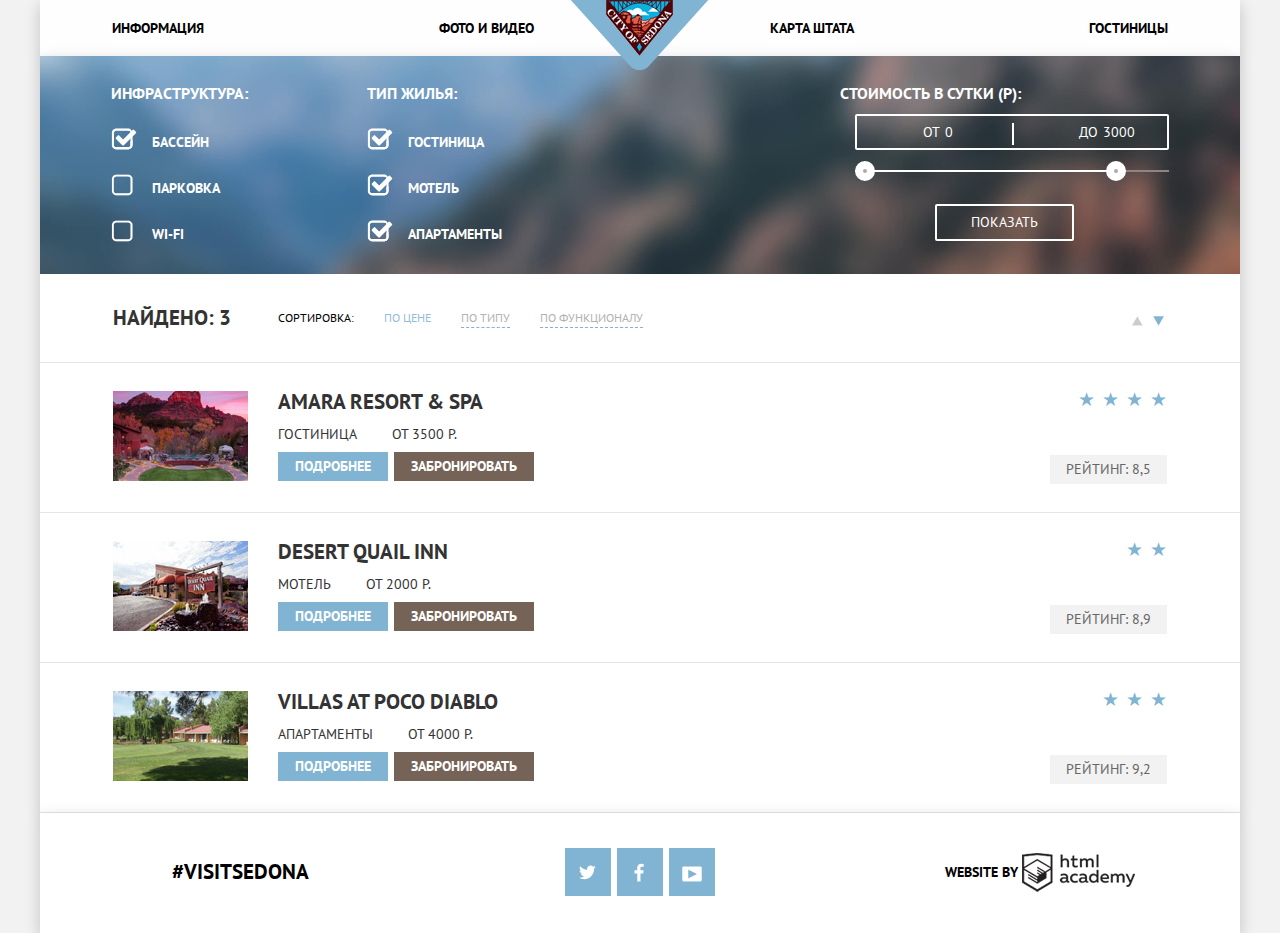
==== commit ae08f031: "а" ====
--- a/hotels.html
+++ b/hotels.html
@@ -196,8 +196,7 @@
 
 	</main>
 
-	<footer class="main-footer hotels-page">
-		<div class="container">
+	<footer class="main-footer hotels-page container">
 			<div class="position-footer">
 				<h2 class="main-headline">
 					<a href="#">#Visitsedona</a>
@@ -214,7 +213,6 @@
 					<a class="btn" href="https://htmlacademy.ru"></a>
 				</p>
 			</div>
-		</div>
 	</footer>
 	
 	<script src="js/js.js"></script>
--- a/css/style.css
+++ b/css/style.css
@@ -1,5 +1,6 @@
 html,
 body {
+	position: relative;
 	min-width: 320px;
 	font-size: 16px;
 	line-height: 21px;
@@ -8,7 +9,6 @@
 	font-family: "PT Sans", Arial, sans-serif;
 	color: #333;
 	background: #f2f2f2;
-	box-shadow: 0px 0 10px rgba(41,52,73,.5);
 }
 
 h1 {
@@ -171,6 +171,7 @@
 /*------------header------------*/
 .main-header {
 	background-color: #fefefe;
+	box-shadow: 0px 5px 15px 0px rgba(0,1,1,0.2);
 }
 
 .logo {
@@ -178,6 +179,11 @@
 	top: 0px;
 	left: 531px;
 	z-index: 2;
+}
+
+.main-navigation {
+	width: 1056px;
+	margin: 0 auto;
 }
 
 .site-navigation {
@@ -187,8 +193,8 @@
 	display: flex;
 	-webkit-box-pack: justify;
 	-ms-flex-pack: justify;
-	-webkit-justify-content: space-around;
-	justify-content: space-around;
+	-webkit-justify-content: space-between;
+	justify-content: space-between;
 	padding: 15px 0;
 }
 
@@ -239,6 +245,7 @@
 
 main {
 	background-color: #fff;
+	box-shadow: 0px 5px 15px 0px rgba(0,1,1,0.2);
 }
 
 /*-------section.features-------*/
@@ -339,12 +346,14 @@
 /*-------footer-------*/
 .main-footer {
 	position: relative;
+	box-shadow: 0px 5px 15px 0px rgba(0,1,1,0.2);
 }
 
 .position-footer {
 	position: absolute;
-    top: -120px;
-    padding: 35px 0 37px;
+	width: 1200px;
+  top: -120px;
+  padding: 35px 0 37px;
 	background-color: rgba(255, 255, 255, 0.9);
 }
 
@@ -479,6 +488,7 @@
     padding-left: 41px;
     line-height: 21px;
     color: #fff;
+		cursor: pointer;
 }
 
 .checkbox-group .control-label::before {
@@ -549,6 +559,22 @@
 	background: transparent;
 	outline: none;
 	border: none;
+}
+
+.price-controls ::-webkit-input-placeholder {
+	color:#fff;
+}
+
+.price-controls::-moz-placeholder          {
+	color:#fff;
+	}/* Firefox 19+ */
+
+.price-controls:-moz-placeholder           {
+	color:#fff;
+	}/* Firefox 18- */
+
+.price-controls:-ms-input-placeholder      {
+	color:#fff;
 }
 
 .vertical-line {
@@ -618,6 +644,7 @@
 .sort {
 	display: flex;
 	padding: 31px 0;
+	align-items: center;
 }
 
 .sort .big-headline {
@@ -928,13 +955,26 @@
 	right: 15px;
 }
 
+.plus::after {
+	content: '';
+	position: absolute;
+	top: -4px;
+	right: 5px;
+	width: 3px;
+	height: 12px;
+	background: #a9a9a9;
+	cursor: pointer;
+}
+
 .minus:hover,
-.plus:hover{
+.plus:hover,
+.plus:hover::after {
 	background: #000;
 }
 
 .minus:active,
-.plus:active {
+.plus:active,
+.plus:active::after  {
 	background: #81b3d2;
 }
 
@@ -983,8 +1023,8 @@
 }
 
 .show-map {
-	position: fixed;
-	top: 38%;
+	position: absolute;
+	bottom: 198px;
 	left: 50%;
 	z-index: 200;
 	-webkit-transform: translateX(-50%);
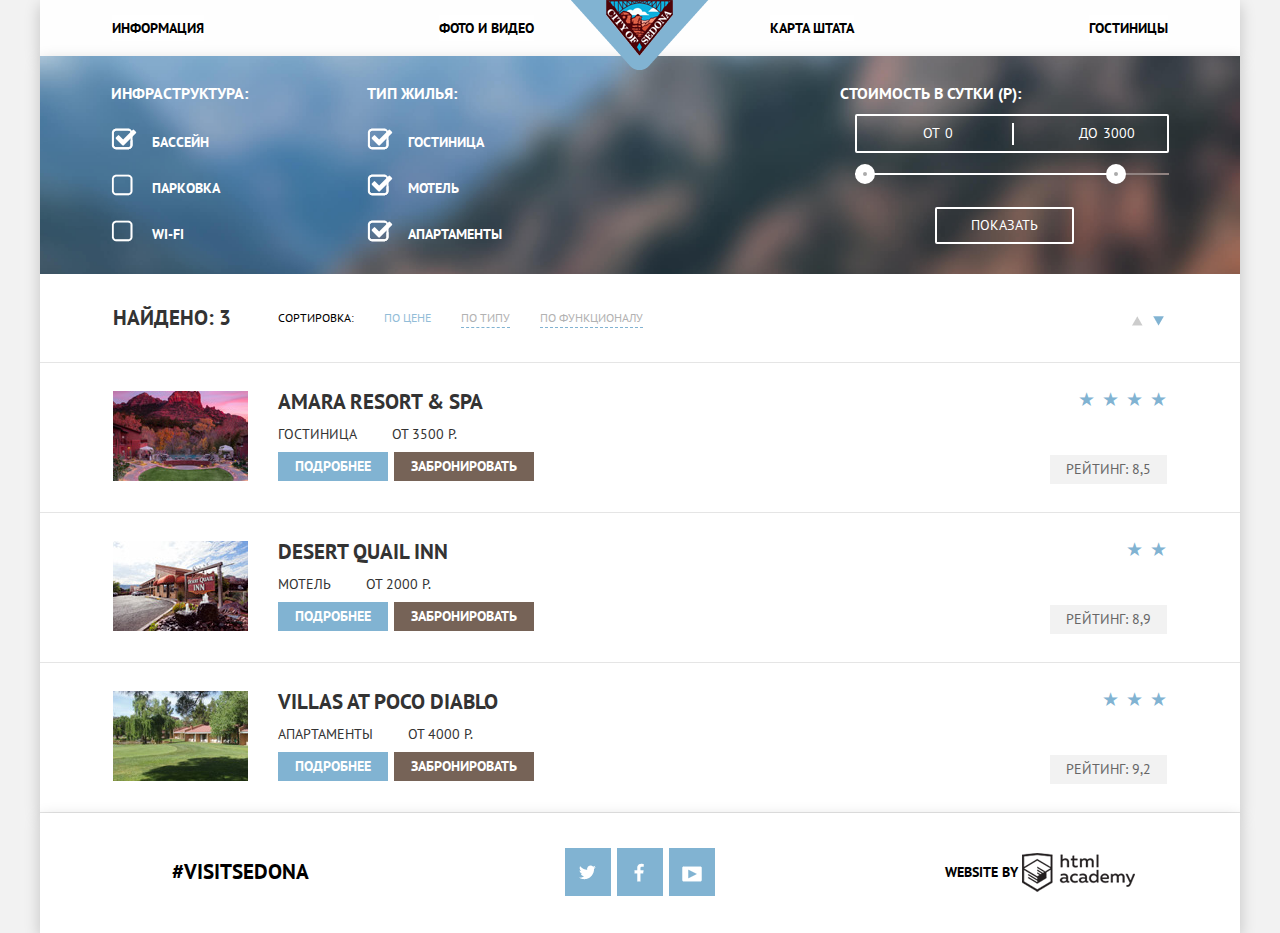
==== commit cb67ed43: "п" ====
--- a/hotels.html
+++ b/hotels.html
@@ -133,8 +133,10 @@
 					</div>
 					<div class="text-block">
 						<h2 class="main-headline">Amara resort & spa</h2>
-						<span class="titul">Гостиница</span>
-						<span class="price">от 3500 Р.</span>
+						<div>
+							<span class="titul">Гостиница</span>
+							<span class="price">от 3500 Р.</span>
+						</div>
 						<a class="btn" href="#">Подробнее</a>
 						<a class="btn btn-booking"href="#">Забронировать</a>
 					</div>
@@ -156,8 +158,10 @@
 					</div>
 					<div class="text-block">
 						<h2 class="main-headline">Desert quail inn</h2>
-						<span class="titul">Мотель</span>
-						<span class="price">от 2000 Р.</span>
+						<div>
+							<span class="titul">Мотель</span>
+							<span class="price">от 2000 Р.</span>
+						</div>
 						<a class="btn" href="#">Подробнее</a>
 						<a class="btn btn-booking"href="#">Забронировать</a>
 					</div>
@@ -177,8 +181,10 @@
 					</div>
 					<div class="text-block">
 						<h2 class="main-headline">Villas at poco diablo</h2>
-						<span class="titul">Апартаменты</span>
-						<span class="price">от 4000 Р.</span>
+						<div>
+							<span class="titul">Апартаменты</span>
+							<span class="price">от 4000 Р.</span>
+						</div>
 						<a class="btn" href="#">Подробнее</a>
 						<a class="btn btn-booking"href="#">Забронировать</a>
 					</div>
@@ -197,22 +203,22 @@
 	</main>
 
 	<footer class="main-footer hotels-page container">
-			<div class="position-footer">
-				<h2 class="main-headline">
-					<a href="#">#Visitsedona</a>
-				</h2>
-				<p class="footer-social">
-					<span class="visually-hidden">Подписывайтесь на нас в соцсетях:</span>
-					<a class="social-btn social-btn-inst" href="#"></a>
-					<a class="social-btn social-btn-fb" href="#"></a>
-					<span class="visually-hidden">Подписывайтесь на наш канал в youtube:</span>
-					<a class="social-btn social-btn-ytb" href="#"></a>
-				</p>
-				<p class="footer-copyright">
-					<b class="copyright-title">Website by</b>
-					<a class="btn" href="https://htmlacademy.ru"></a>
-				</p>
-			</div>
+		<div class="position-footer">
+			<h2 class="main-headline">
+				<a href="#">#Visitsedona</a>
+			</h2>
+			<p class="footer-social">
+				<span class="visually-hidden">Подписывайтесь на нас в соцсетях:</span>
+				<a class="social-btn social-btn-inst" href="#"></a>
+				<a class="social-btn social-btn-fb" href="#"></a>
+				<span class="visually-hidden">Подписывайтесь на наш канал в youtube:</span>
+				<a class="social-btn social-btn-ytb" href="#"></a>
+			</p>
+			<p class="footer-copyright">
+				<b class="copyright-title">Website by</b>
+				<a class="btn" href="https://htmlacademy.ru"></a>
+			</p>
+		</div>
 	</footer>
 	
 	<script src="js/js.js"></script>
--- a/css/style.css
+++ b/css/style.css
@@ -555,6 +555,7 @@
 	width: 64px;
 	padding: 7px 0 7px 5px;
 	font-size: 14px;
+	line-height: 21px;
 	color: #fff;
 	background: transparent;
 	outline: none;
@@ -769,7 +770,7 @@
 }
 
 .text-block {
-	width: 260px;
+	width: 325px;
 	padding-left: 30px;
 }
 
@@ -848,12 +849,29 @@
 	background: #fff;
 }
 
+.form-horizontal ::-webkit-input-placeholder {
+	color:#000;
+}
+
+.form-horizontal::-moz-placeholder          {
+	color:#000;
+	}/* Firefox 19+ */
+
+.form-horizontal:-moz-placeholder           {
+	color:#000;
+	}/* Firefox 18- */
+
+.form-horizontal:-ms-input-placeholder      {
+	color:#000;
+}
+
 .form-group {
 	position: relative;
 	display: flex;
 	margin-bottom: 24px;
 	text-align: right;
 	justify-content: space-between;
+	align-items: center;
 }
 
 .form-control {
@@ -885,7 +903,7 @@
 
 .control-label {
 	font-size: 14px;
-	line-height: 44px;  /*для выравнивания по вертикали*/
+	line-height: 26px;
 	font-weight: bold;
 	color: #000;
 	background: transparent;
@@ -904,7 +922,7 @@
 .icon::after {
 	content: "";
 	position: absolute;
-	top: 12px;
+	top: 4px;
 	right: 8px;
 	width: 21px;
 	height: 22px;
@@ -942,7 +960,7 @@
 .minus,
 .plus {
 	position: absolute;
-	top: 20px;
+	top: 13px;
 	right: 88px;
 	width: 12px;
 	height: 3px;
@@ -951,7 +969,7 @@
 }
 
 .plus {
-	top: 20px;
+	top: 13px;
 	right: 15px;
 }
 
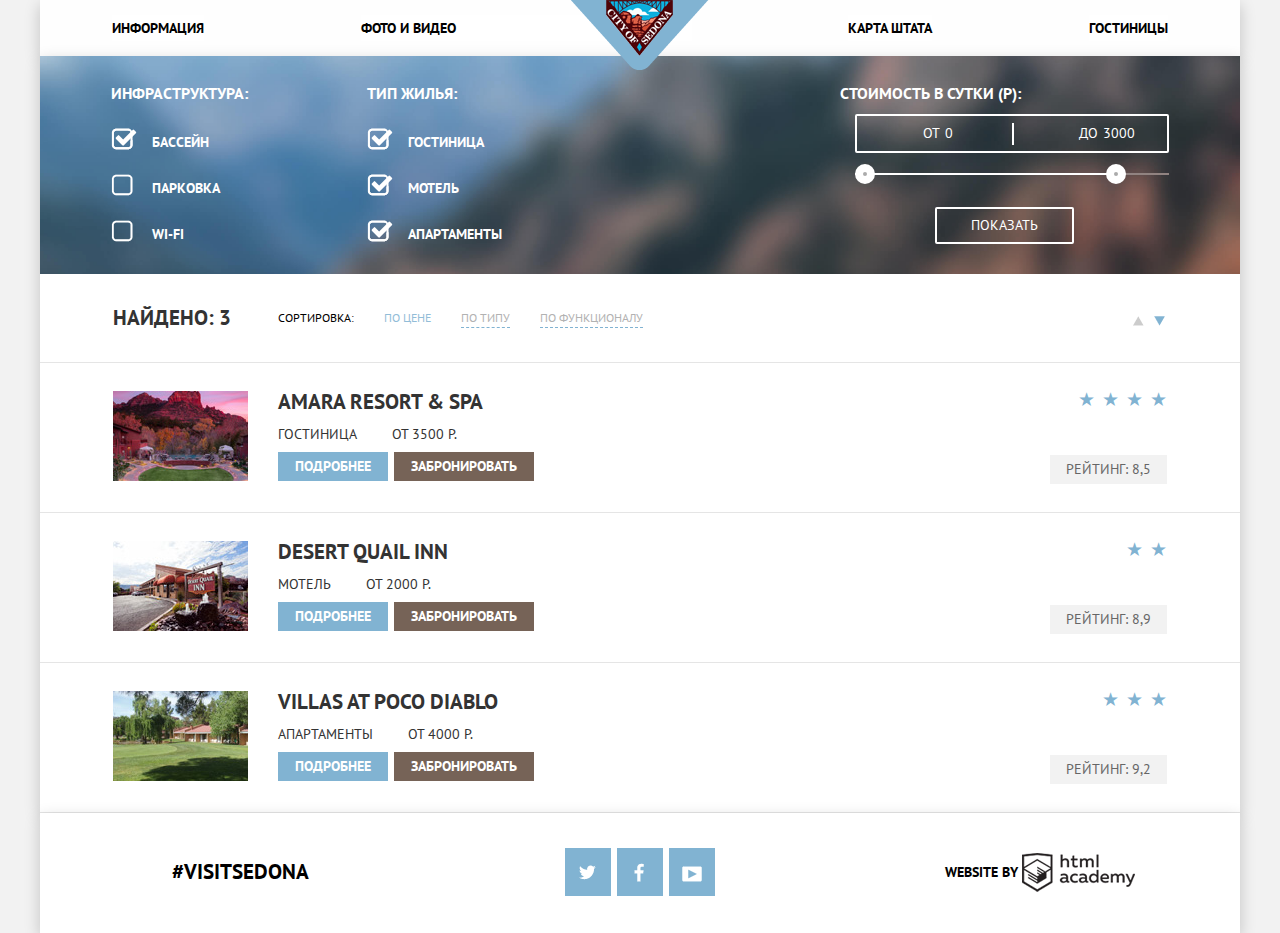
==== commit 59af43f9: "все:)" ====
--- a/hotels.html
+++ b/hotels.html
@@ -2,12 +2,12 @@
 <html lang="ru">
 <head>
 	<meta charset="utf-8">
-	<title>Добро пожаловать в Sedona!!! - Подбор Отеля</title>
-	<meta name="description" content="">
+	<title>Добро пожаловать в Sedona - Подбор Отеля</title>
+	<meta name="description" content="Лучшие отели в Седоне">
 	<meta http-equiv="X-UA-Compatible" content="IE=edge">
 	<link href="https://fonts.googleapis.com/css?family=PT+Sans:400,700&subset=cyrillic,latin" rel="stylesheet" type="text/css">
-	<link rel="stylesheet" href="css/normalize.css">
-	<link rel="stylesheet" href="css/style.css">
+	<link rel="stylesheet" href="css/normalize.min.css">
+	<link rel="stylesheet" href="css/style.min.css">
 </head>
 <body>
 
@@ -138,7 +138,7 @@
 							<span class="price">от 3500 Р.</span>
 						</div>
 						<a class="btn" href="#">Подробнее</a>
-						<a class="btn btn-booking"href="#">Забронировать</a>
+						<a class="btn btn-booking" href="#">Забронировать</a>
 					</div>
 				</div>
 				<div class="right-content">
@@ -163,7 +163,7 @@
 							<span class="price">от 2000 Р.</span>
 						</div>
 						<a class="btn" href="#">Подробнее</a>
-						<a class="btn btn-booking"href="#">Забронировать</a>
+						<a class="btn btn-booking" href="#">Забронировать</a>
 					</div>
 				</div>
 				<div class="right-content">
@@ -186,7 +186,7 @@
 							<span class="price">от 4000 Р.</span>
 						</div>
 						<a class="btn" href="#">Подробнее</a>
-						<a class="btn btn-booking"href="#">Забронировать</a>
+						<a class="btn btn-booking" href="#">Забронировать</a>
 					</div>
 				</div>
 				<div class="right-content">
@@ -220,8 +220,7 @@
 			</p>
 		</div>
 	</footer>
-	
-	<script src="js/js.js"></script>
+
 </body>
 </html>
 
--- a/css/style.min.css
+++ b/css/style.min.css
@@ -0,0 +1 @@
+body,html{position:relative;min-width:320px;font-weight:400;font-style:normal;font-family:"PT Sans",Arial,sans-serif;color:#333;background:#f2f2f2}h1,h2,h3{font-size:21px;line-height:26px;font-weight:700;text-align:center;text-transform:uppercase;background:0 0}body,h2,h3,html{line-height:21px}body,h3,html{font-size:16px}a,img{border:none}img{max-width:100%;height:auto}a{display:block;text-transform:uppercase;text-decoration:none;color:#000;background:0 0}a:active,a:focus,a:hover{outline:0}b,p,strong{background:0 0}p{text-transform:uppercase;margin:0;padding:0;line-height:21px;color:#333}.btn,b,p,strong{font-size:14px;text-align:center}b,strong{display:block;line-height:26px;color:#000}ul{list-style:none}.btn,b,span,strong{text-transform:uppercase}figure,h1,h2,h3,h4,input,ul{margin:0;padding:0}article,aside,details,footer,header,hgroup,main,menu,nav,section{position:relative;display:block;font-size:0;line-height:0}button,select{text-transform:none;cursor:pointer}.btn{display:inline-block;padding:12px 17px;line-height:21px;font-weight:700;color:#fff;background:#81b3d2;border-radius:0;border:none}.btn.active.focus,.btn.active:focus,.btn.focus,.btn:active.focus,.btn:active:focus,.btn:focus{outline:none}.visually-hidden{display:none}.text-center{text-align:center}.container{width:1200px;margin:0 auto}.clearfix:after{content:'';clear:both;display:table}.main-header{background-color:#fefefe;box-shadow:0 5px 15px 0 rgba(0,1,1,.2)}.logo{position:absolute;top:0;left:531px;z-index:2}.main-navigation{width:1056px;margin:0 auto}.site-navigation{display:-webkit-box;display:-ms-flexbox;display:flex;-webkit-box-pack:justify;-ms-flex-pack:justify;justify-content:space-between;padding:15px 0;-webkit-box-align:center;-ms-flex-align:center;align-items:center}.site-navigation a{font-size:14px;line-height:26px;font-weight:700;color:#000;background:#fff}.site-navigation a:hover{color:#81b3d2}.site-navigation a:active{color:#b2b2b2}.site-navigation li:nth-child(4n+2){-ms-flex-preferred-size:331px;flex-basis:331px}.sedona-fon{margin-bottom:60px;background:gray url(../img/main-background.jpg) no-repeat top center;background-position-y:-56px}.sedona-fon-title{display:block;width:458px;margin:0 auto;padding-top:76px}.sedona-fon img:last-child{padding-top:23px}.big-headline{width:520px;margin:auto}.sub-title{margin-bottom:51px;padding-top:27px;color:#333}main{background-color:#fff;box-shadow:0 5px 15px 0 rgba(0,1,1,.2)}section.features{margin-bottom:40px}.features-illustration{background:#81b3d2}.illustration-description,.illustration-image{float:right}.illustration-description *{margin:0 auto;padding-top:54px;padding-right:60px;color:#fff}.main-headline{width:151px;margin:0 auto}.text-comment{width:280px;margin:0 auto;padding-top:24px}.block-title{width:400px;display:inline-block;padding:58px 0 80px;text-align:center;vertical-align:top}.sub-headline{padding-top:29px;font-size:21px}.left .illustration-image,.left>img{float:left}.color-fon{background:#eee}.feature{width:400px;display:inline-block;padding:47px 0 56px;text-align:center;vertical-align:top}.offers{padding-top:16px}.offers .main-headline{width:auto;margin-bottom:8px;font-size:30px;line-height:24px}.offers .text-comment{width:365px;margin:0 auto 52px}.offers .btn{padding:30px 140px;font-size:21px;line-height:26px;background:#766357}.main-footer{position:relative;box-shadow:0 5px 15px 0 rgba(0,1,1,.2)}.position-footer{position:absolute;width:1200px;top:-120px;padding:35px 0 37px;background-color:rgba(255,255,255,.9)}.footer-copyright,.footer-social,.main-footer .main-headline,.social-btn{display:inline-block;width:400px;margin:0;vertical-align:middle}.main-footer .main-headline{line-height:26px}.social-btn{width:46px;height:48px;margin:0 1px;background:#81b3d2 url(../img/sprites.png) no-repeat center;-webkit-transition:background-position .5s,background-color .5s;transition:background-position .5s,background-color .5s}.social-btn:hover{background:#669ec0 url(../img/sprites.png) no-repeat center}.social-btn-inst,.social-btn-inst:hover{background-position:10px 14px}.social-btn-fb,.social-btn-fb:hover{background-position:-40px 14px}.social-btn-ytb,.social-btn-ytb:hover{background-position:-90px 14px}.social-btn:active{background:#5496bd url(../img/sprites.png) no-repeat center}.social-btn-inst:active{background-position:11px -38px}.social-btn-fb:active{background-position:-41px -40px}.social-btn-ytb:active{background-position:-88px -38px}.copyright-title{display:inline-block;vertical-align:middle}.footer-copyright .btn{width:113px;height:39px;padding:0;vertical-align:middle;background:url(../img/sprites.png) no-repeat top center;background-position:0 -154px}.footer-copyright .btn:active,.footer-copyright .btn:hover{background:url(../img/sprites.png) no-repeat top center;background-position:-270px -154px}.footer-copyright .btn:active{background-position:-134px -155px}.offers-filter{background:gray url(../img/background-hotel.jpg) 0 -291px no-repeat;background-size:cover}.form-offers{padding:0 71px 4px}.offers-filter .sub-headline{margin-bottom:19px;padding-top:27px;font-size:16px;line-height:21px;text-align:left;color:#fff}.checkbox-group{display:inline-block;margin-right:119px;vertical-align:middle}.cost-filter{float:right;text-align:center}.list-options{padding-top:9px}.form-checkbox{display:none}.checkbox-group .control-label{position:relative;display:inline-block;margin-bottom:25px;padding-left:41px;line-height:21px;color:#fff;cursor:pointer}.checkbox-group .control-label::before{content:'';position:absolute;width:22px;height:22px;top:-4px;left:0;background:url(../img/sprites.png) no-repeat;background-position:-152px 0}.list-options input[type=checkbox]:checked+.control-label::after{content:'';position:absolute;width:26px;height:22px;top:-4px;left:0;background:url(../img/sprites.png) no-repeat;background-position:-200px -52px}.checkbox-group .control-label:hover::before{background-position:-202px -1px}.list-options input[type=checkbox]:disabled+label::before{background-position:-251px -4px}.list-options input[type=checkbox]:checked:disabled+label::after{background-position:-251px -50px}.margin{margin-left:15px}.cost-filter .sub-headline{padding-top:27px;margin-bottom:10px}.price-controls{position:relative;border:2px solid #fff;border-radius:2px}.price-controls label{padding-left:66px;font-size:14px;text-transform:uppercase;color:#fff}.price-controls input[type=text]{width:64px;padding:7px 0 7px 5px;font-size:14px;line-height:21px;color:#fff;background:0 0;outline:none;border:none}.price-controls ::-webkit-input-placeholder{color:#fff}.price-controls:-moz-placeholder,.price-controls::-moz-placeholder{color:#fff}.price-controls:-ms-input-placeholder{color:#fff}.vertical-line{position:absolute;width:2px;height:22px;top:7px;left:50%;background:#fff}.range-controls{position:relative;margin-bottom:12px;overflow:hidden}.scale{height:2px;margin:20px auto;background:#918381}.bar{width:83%;height:2px;background:#fff}.range-controls .toggle{position:absolute;top:11px;left:0;width:4px;height:4px;border:8px solid #fff;background:#ababab;border-radius:50%;cursor:pointer}.range-controls .min-toggle{left:0}.range-controls .max-toggle{left:251px}.range-controls .toggle:hover{background:#1c4f80}.form-offers .btn{padding:6px 34px;font-weight:400;background:0 0;border-radius:2px;border:2px solid #fff}.form-offers .btn:hover{color:#000;background:#fff}.sort{display:-webkit-box;display:-ms-flexbox;display:flex;padding:31px 73px;-webkit-box-align:center;-ms-flex-align:center;align-items:center}.sort .big-headline{width:165px;margin:0;text-align:left}.sorting{font-size:12px;line-height:18px;text-transform:uppercase;color:#000}.block-inline,.list-sort li{display:inline-block;vertical-align:middle}.sort-right{margin-left:auto}.list-sort a{font-size:12px;line-height:18px;color:#b2b2b2;border-bottom:1px dashed #81b3d2;margin-left:30px}.list-sort a:hover{color:#81b3d2;border-bottom:1px dashed #81b3d2}.list-sort a:active{color:#000;border-bottom:none}.list-sort .active{color:#92bdd8;border-bottom:none}.list-sort .sorting-down,.list-sort .sorting-up{margin-left:0;width:20px;height:20px;vertical-align:middle;border:none;background:url(../img/sprites.png) no-repeat;background-position:-298px -2px}.list-sort .sorting-down{background-position:-298px -49px}.list-sort .sorting-up:hover{background-position:-350px 0;border-bottom:none}.list-sort .sorting-down:hover{background-position:-347px -50px;border-bottom:none}.list-sort .active-arrow-down{background-position:-398px -51px;border-bottom:none}.list-sort .active-arrow-up{background-position:-401px -2px;border-bottom:none}.left-content .main-headline:hover{cursor:pointer;color:#81b3d2}.left-content .main-headline:active{color:#cacaca}.hotel-groups{display:-webkit-box;display:-ms-flexbox;display:flex;padding:28px 73px;-webkit-box-pack:justify;-ms-flex-pack:justify;justify-content:space-between;border-top:1px solid #e5e5e5}.hotels .hotel-groups:last-child{border-bottom:1px solid #e5e5e5}.img-block,.text-block{display:inline-block;vertical-align:middle}.text-block{width:325px;padding-left:30px}.hotel-groups .main-headline{text-align:left;width:auto;margin-bottom:12px}.hotel-groups .price,.hotel-groups .titul{font-size:14px;line-height:21px;text-transform:uppercase;color:#333;background:0 0}.hotel-groups .price{margin-left:35px}.hotel-groups .btn{padding:4px 17px}.btn-booking{margin-top:7px;margin-left:6px;background:#766357}.btn-booking:hover{background:#604e43}.btn-booking:active{color:#857871;background:#503e33}.star-block{font-size:21px;text-align:right}.star{display:inline-block;margin-bottom:47px;vertical-align:middle}.rating{display:block;padding:4px 16px;font-size:14px;line-height:21px;color:#666;background:#f2f2f2}.hotels-page .position-footer{position:relative;top:0;padding:35px 0 37px;background-color:#fff}.form-horizontal{display:none;width:458px;margin:0 auto;padding:59px 55px 53px;background:#fff}.form-horizontal ::-webkit-input-placeholder{color:#000}.form-horizontal:-moz-placeholder,.form-horizontal::-moz-placeholder{color:#000}.form-horizontal:-ms-input-placeholder{color:#000}.form-group{position:relative;display:-webkit-box;display:-ms-flexbox;display:flex;margin-bottom:37px;text-align:right;-webkit-box-pack:justify;-ms-flex-pack:justify;justify-content:space-between;-webkit-box-align:center;-ms-flex-align:center;align-items:center}.form-control{width:311px;height:26px;padding:0 15px;font-size:14px;line-height:26px;font-weight:700;text-transform:uppercase;color:#000;background:#f2f2f2;outline:none;border:2px solid transparent}.form-control:hover{background:#ebebeb}.form-control:active{background:#fff;border:2px solid #e5e5e5}.small-form{width:11px;height:30px;display:inline-block;text-align:center;vertical-align:middle;border:none}.small-form:active,.small-form:hover{background:#f2f2f2;border:none}.control-label{font-size:14px;line-height:26px;font-weight:700;color:#000;text-transform:uppercase}.control{position:relative;width:50%;font-size:0;display:-webkit-box;display:-ms-flexbox;display:flex;-webkit-box-pack:justify;-ms-flex-pack:justify;justify-content:space-between;-webkit-box-align:center;-ms-flex-align:center;align-items:center}.icon::after{content:"";position:absolute;top:4px;right:8px;width:21px;height:22px;z-index:20;background:url(../img/sprites.png) no-repeat top center;background-position:-102px -103px;cursor:pointer}.icon:hover::after{background-position:-52px -101px}.icon:active::after{background-position:-4px -102px}.form-horizontal .btn{width:100%;margin-top:21px;padding:17px;font-size:21px;line-height:26px}.btn:hover{background:#669ec0}.btn:active{color:#88b6d1;background:#5496bd}.minus,.plus{position:relative;display:inline-block;width:36px;height:30px;vertical-align:middle;background:#f2f2f2;cursor:pointer}.minus::before,.plus::after,.plus::before{content:'';position:absolute;top:14px;width:12px;height:3px;background:#a9a9a9;cursor:pointer}.minus::before{left:13px}.plus::after,.plus::before{right:14px}.plus::after{top:9.5px;right:18.5px;width:3px;height:12px}@-webkit-keyframes bounce{0%{-webkit-transform:translate(-50%,-70%);transform:translate(-50%,-70%)}70%{-webkit-transform:translate(-50%,-40%);transform:translate(-50%,-40%)}90%{-webkit-transform:translate(-50%,-10%);transform:translate(-50%,-10%)}to{-webkit-transform:translate(-50%,-5%);transform:translate(-50%,-5%)}}@keyframes bounce{0%{-webkit-transform:translate(-50%,-70%);transform:translate(-50%,-70%)}70%{-webkit-transform:translate(-50%,-40%);transform:translate(-50%,-40%)}90%{-webkit-transform:translate(-50%,-10%);transform:translate(-50%,-10%)}to{-webkit-transform:translate(-50%,-5%);transform:translate(-50%,-5%)}}.show-map{position:absolute;bottom:200px;left:50%;z-index:200;-webkit-transform:translateX(-50%);transform:translateX(-50%);display:block;-webkit-animation:bounce .4s;animation:bounce .4s}